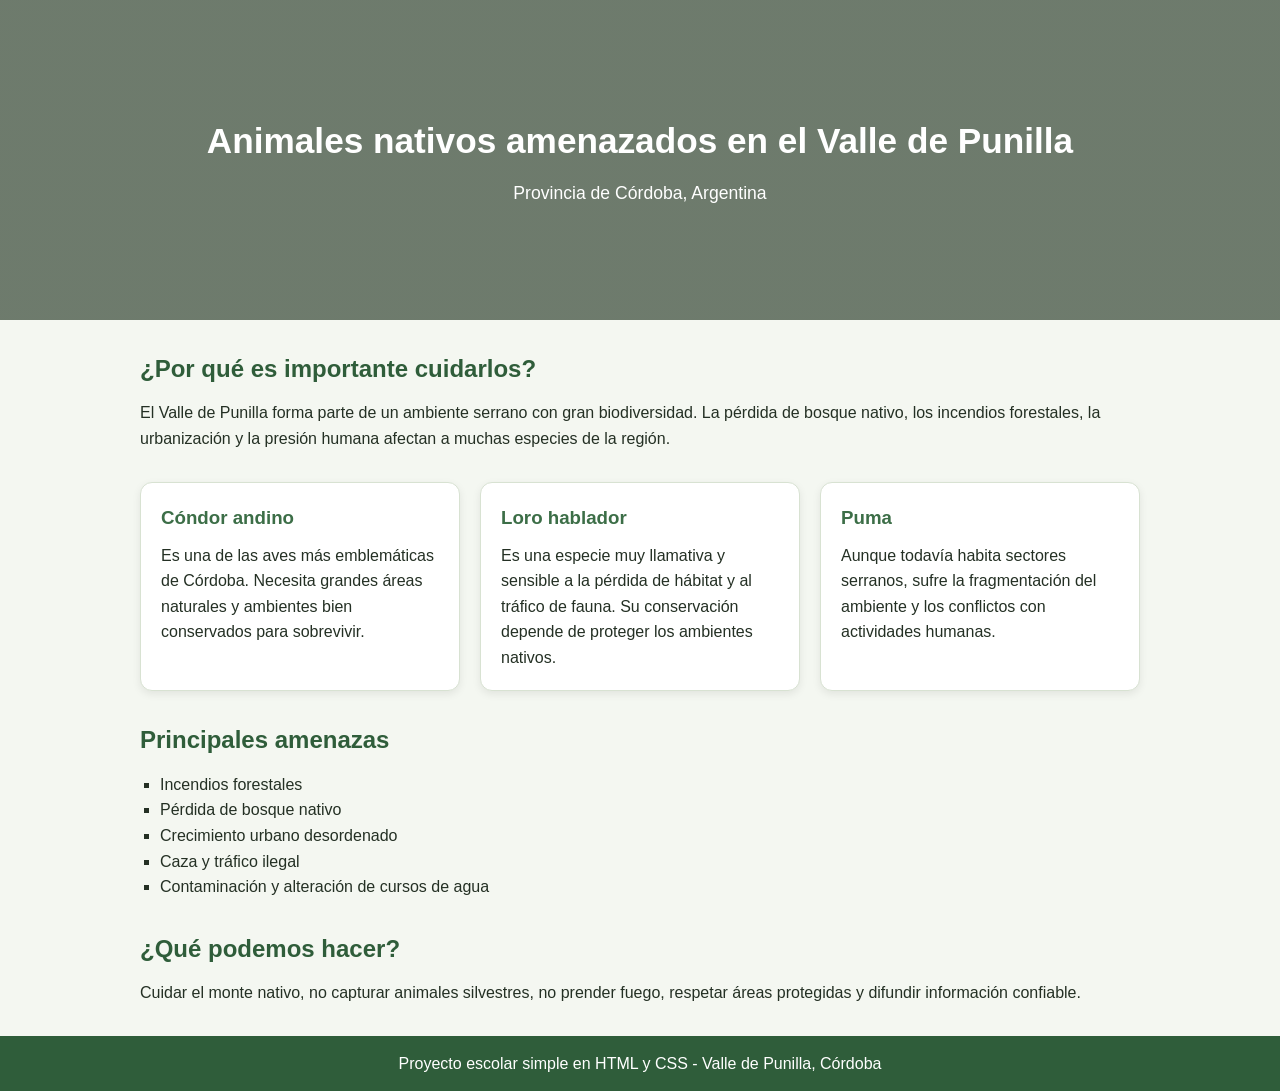
==== index.html @ cdaa566c "Voy a volver a subirlo, porque no me lee el index Lo volvere a subir pero fuera de una carpeta, asi " ====
<!DOCTYPE html>
<html lang="es">
<head>
  <meta charset="UTF-8" />
  <meta name="viewport" content="width=device-width, initial-scale=1.0" />
  <title>Animales amenazados en Punilla</title>
  <link rel="stylesheet" href="style.css" />
</head>
<body>
  <header class="hero">
    <div class="overlay">
      <h1>Animales nativos amenazados en el Valle de Punilla</h1>
      <p>
        Provincia de Córdoba, Argentina
      </p>
    </div>
  </header>

  <main class="contenedor">
    <section class="intro">
      <h2>¿Por qué es importante cuidarlos?</h2>
      <p>
        El Valle de Punilla forma parte de un ambiente serrano con gran biodiversidad.
        La pérdida de bosque nativo, los incendios forestales, la urbanización y la presión humana
        afectan a muchas especies de la región.
      </p>
    </section>

    <section class="tarjetas">
      <article class="card">
        <h3>Cóndor andino</h3>
        <p>
          Es una de las aves más emblemáticas de Córdoba. Necesita grandes áreas naturales
          y ambientes bien conservados para sobrevivir.
        </p>
      </article>

      <article class="card">
        <h3>Loro hablador</h3>
        <p>
          Es una especie muy llamativa y sensible a la pérdida de hábitat y al tráfico de fauna.
          Su conservación depende de proteger los ambientes nativos.
        </p>
      </article>

      <article class="card">
        <h3>Puma</h3>
        <p>
          Aunque todavía habita sectores serranos, sufre la fragmentación del ambiente
          y los conflictos con actividades humanas.
        </p>
      </article>
    </section>

    <section class="amenazas">
      <h2>Principales amenazas</h2>
      <ul>
        <li>Incendios forestales</li>
        <li>Pérdida de bosque nativo</li>
        <li>Crecimiento urbano desordenado</li>
        <li>Caza y tráfico ilegal</li>
        <li>Contaminación y alteración de cursos de agua</li>
      </ul>
    </section>

    <section class="accion">
      <h2>¿Qué podemos hacer?</h2>
      <p>
        Cuidar el monte nativo, no capturar animales silvestres, no prender fuego,
        respetar áreas protegidas y difundir información confiable.
      </p>
    </section>
  </main>

  <footer>
    <p>Proyecto escolar simple en HTML y CSS - Valle de Punilla, Córdoba</p>
  </footer>
</body>
</html>
---- style.css ----
* {
  box-sizing: border-box;
  margin: 0;
  padding: 0;
}

body {
  font-family: Arial, sans-serif;
  background-color: #f4f7f1;
  color: #243024;
  line-height: 1.6;
}

.hero {
  background: linear-gradient(rgba(20, 40, 20, 0.6), rgba(20, 40, 20, 0.6)),
              url("https://images.unsplash.com/photo-1506744038136-46273834b3fb?auto=format&fit=crop&w=1200&q=80");
  background-size: cover;
  background-position: center;
  height: 320px;
  display: flex;
  align-items: center;
  justify-content: center;
  text-align: center;
}

.overlay {
  color: white;
  padding: 20px;
}

.overlay h1 {
  font-size: 2.2rem;
  margin-bottom: 10px;
}

.overlay p {
  font-size: 1.1rem;
}

.contenedor {
  width: 90%;
  max-width: 1000px;
  margin: 30px auto;
}

section {
  margin-bottom: 30px;
}

h2 {
  color: #2f5d3a;
  margin-bottom: 12px;
}

.tarjetas {
  display: flex;
  flex-wrap: wrap;
  gap: 20px;
}

.card {
  flex: 1 1 250px;
  background-color: white;
  border: 1px solid #d8e2d2;
  border-radius: 12px;
  padding: 20px;
  box-shadow: 0 3px 8px rgba(0, 0, 0, 0.08);
}

.card h3 {
  color: #3c6e47;
  margin-bottom: 10px;
}

.amenazas ul {
  list-style: square;
  padding-left: 20px;
}

footer {
  text-align: center;
  background-color: #2f5d3a;
  color: white;
  padding: 15px;
  margin-top: 30px;
}
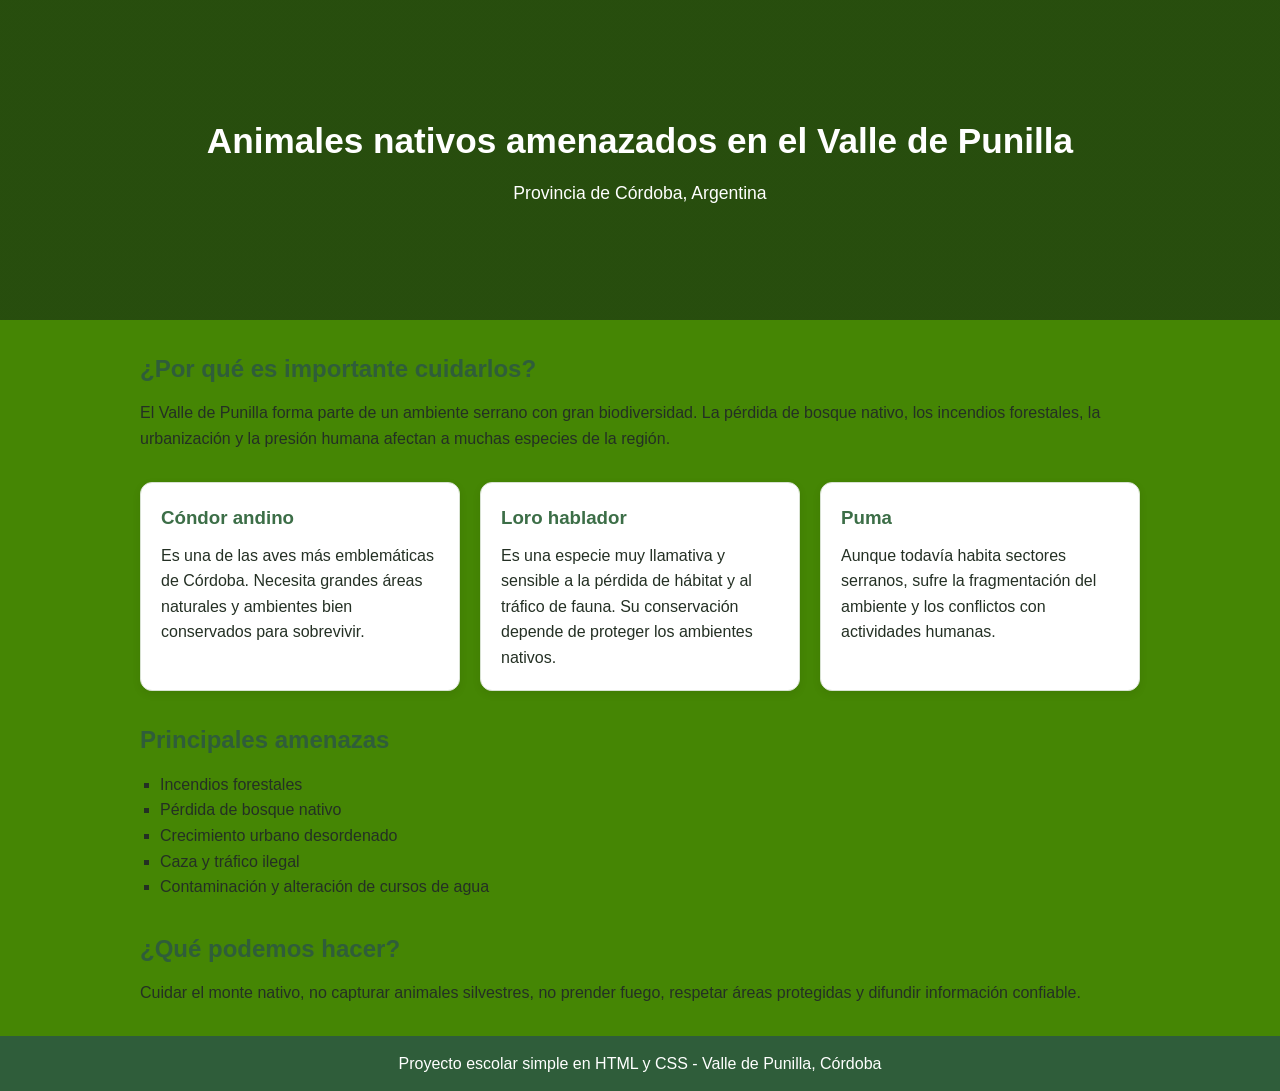
==== commit 80409a61: "Lo vuelvo a modificar Lo vuelvo a modificar porque no me lee el index porque esta en una carpeta y n" ====
--- a/index.html
+++ b/index.html
@@ -3,7 +3,7 @@
 <head>
   <meta charset="UTF-8" />
   <meta name="viewport" content="width=device-width, initial-scale=1.0" />
-  <title>Animales amenazados en Punilla</title>
+  <title>Animales amenazados en Punilla / El diseño gráfico es mi pasión</title>
   <link rel="stylesheet" href="style.css" />
 </head>
 <body>
--- a/style.css
+++ b/style.css
@@ -6,7 +6,7 @@
 
 body {
   font-family: Arial, sans-serif;
-  background-color: #f4f7f1;
+  background-color: #458604;
   color: #243024;
   line-height: 1.6;
 }
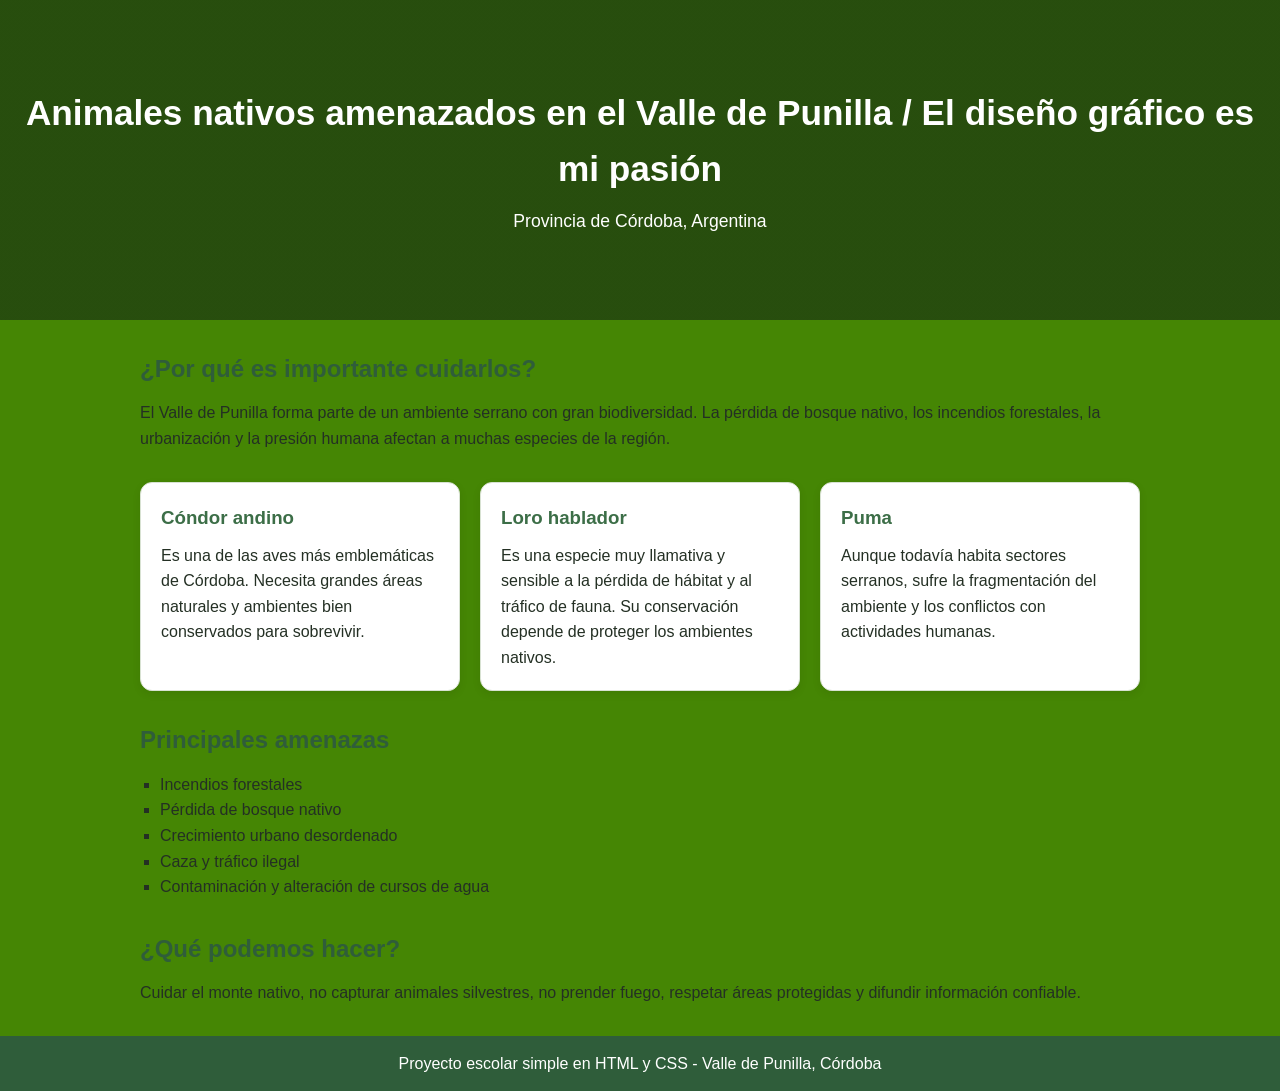
==== commit 02d53a01: "Pequeño commit, cambio en el titulo Cambio en el titulo, pequeño commit" ====
--- a/index.html
+++ b/index.html
@@ -9,7 +9,7 @@
 <body>
   <header class="hero">
     <div class="overlay">
-      <h1>Animales nativos amenazados en el Valle de Punilla</h1>
+      <h1>Animales nativos amenazados en el Valle de Punilla / El diseño gráfico es mi pasión</h1>
       <p>
         Provincia de Córdoba, Argentina
       </p>
